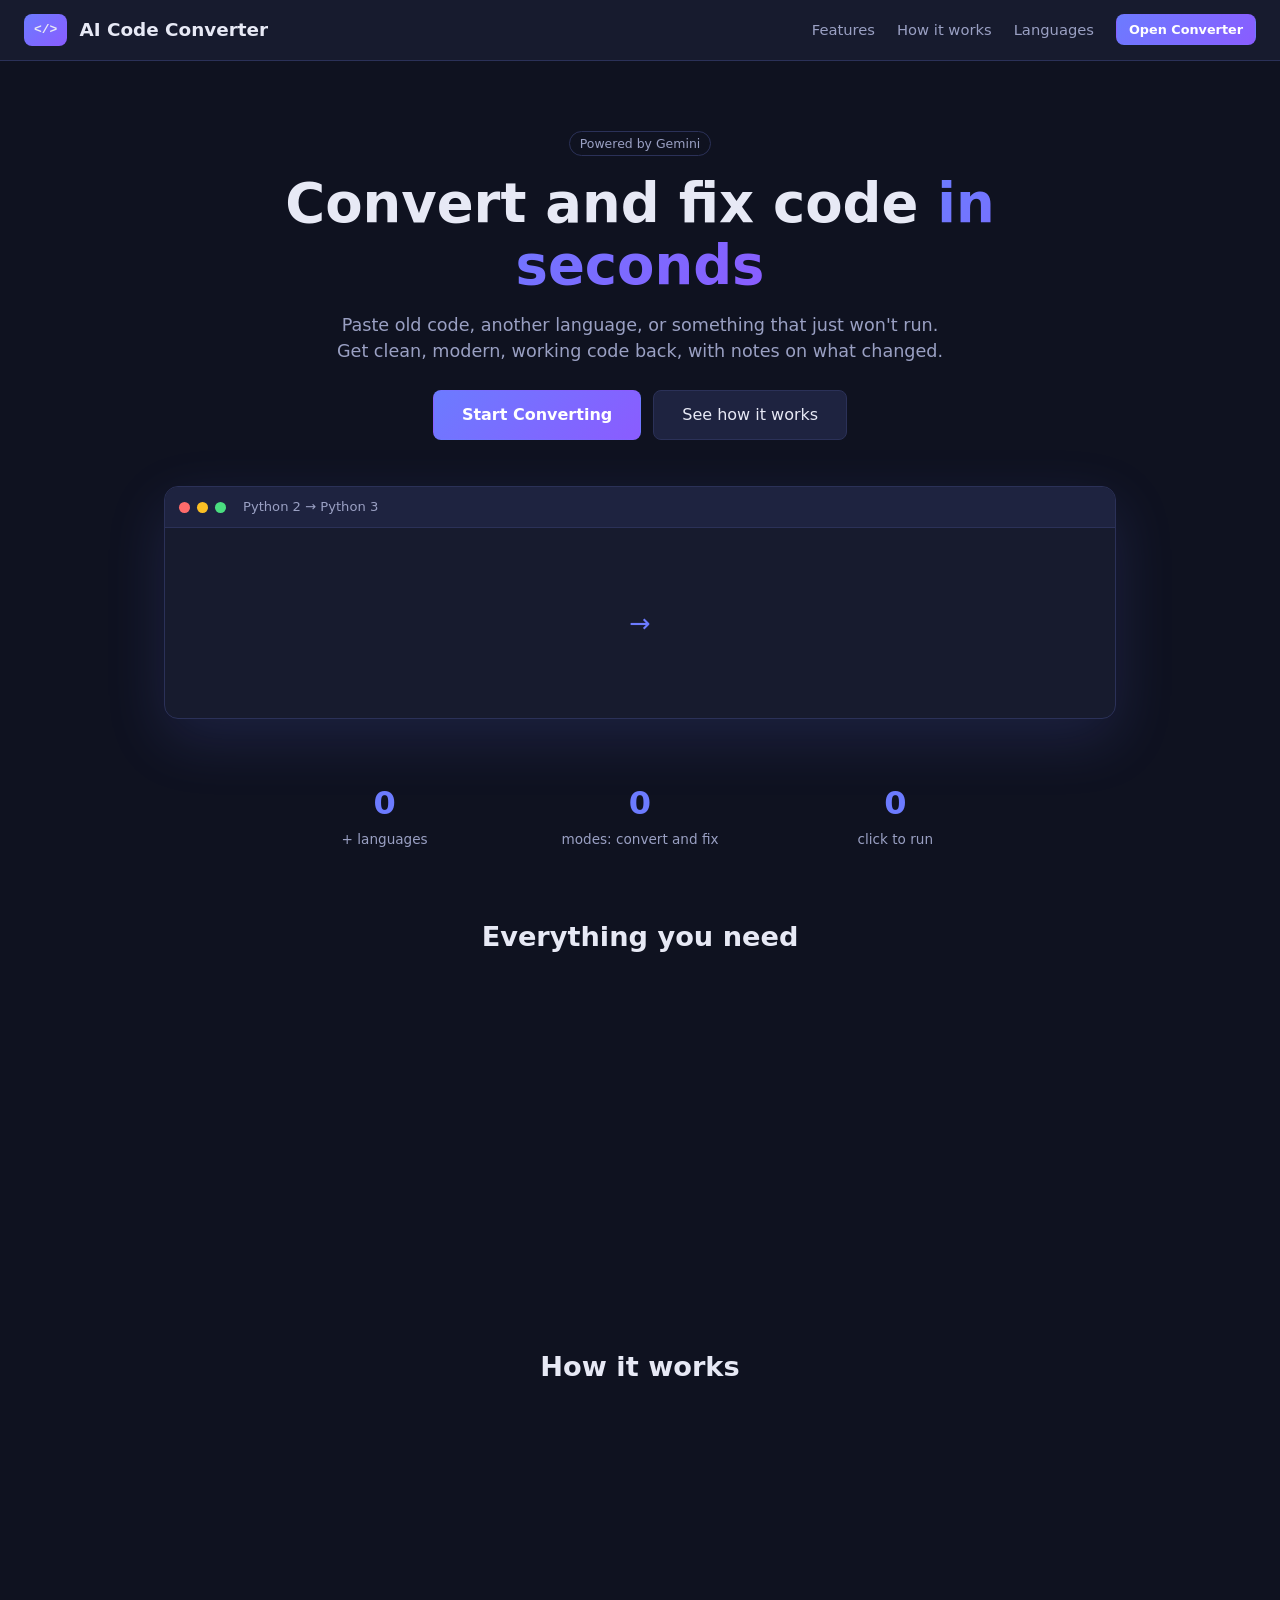
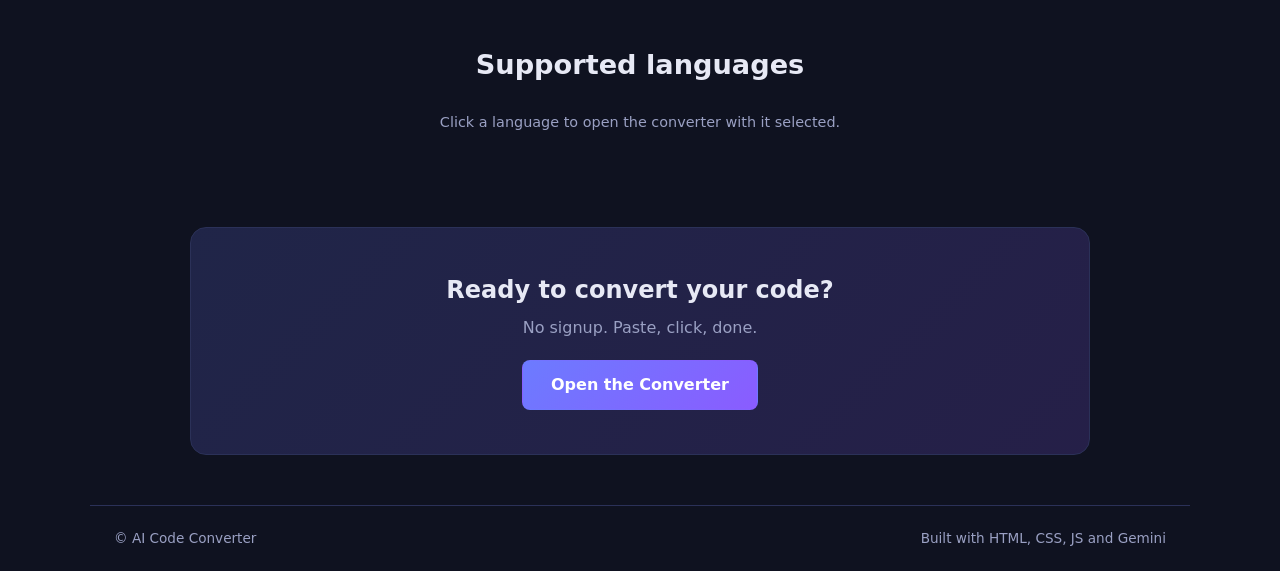
==== Rejuvinate/html/home.html @ ebf5298a "Add home.html for AI Code Converter" ====
<!DOCTYPE html>
<html lang="en">
<head>
  <meta charset="UTF-8" />
  <meta name="viewport" content="width=device-width, initial-scale=1" />
  <title>AI Code Converter – Home</title>
  <link rel="stylesheet" href="../css/style.css" />
  <link rel="stylesheet" href="../css/home.css" />
</head>
<body>
  <header class="topbar">
    <a class="brand" href="home.html">
      <span class="logo">&lt;/&gt;</span>
      <h1>AI Code Converter</h1>
    </a>
    <nav class="nav">
      <a href="#features">Features</a>
      <a href="#how">How it works</a>
      <a href="#languages">Languages</a>
      <a class="btn primary small" href="index.html">Open Converter</a>
    </nav>
  </header>

  <!-- HERO -->
  <section class="hero">
    <span class="badge">Powered by Gemini</span>
    <h2>Convert and fix code <span class="grad">in seconds</span></h2>
    <p class="lead">
      Paste old code, another language, or something that just won't run.
      Get clean, modern, working code back, with notes on what changed.
    </p>
    <div class="hero-actions">
      <a class="btn primary big" href="index.html">Start Converting</a>
      <a class="btn big" href="#how">See how it works</a>
    </div>

    <div class="demo">
      <div class="demo-bar">
        <span class="dot"></span><span class="dot"></span><span class="dot"></span>
        <span class="demo-title" id="demoTitle">Python 2 → Python 3</span>
      </div>
      <div class="demo-body">
        <pre class="demo-code"><code id="demoBefore"></code></pre>
        <div class="demo-arrow">→</div>
        <pre class="demo-code good"><code id="demoAfter"></code></pre>
      </div>
    </div>
  </section>

  <!-- STATS -->
  <section class="stats">
    <div class="stat"><strong data-count="30">0</strong><span>+ languages</span></div>
    <div class="stat"><strong data-count="2">0</strong><span>modes: convert and fix</span></div>
    <div class="stat"><strong data-count="1">0</strong><span>click to run</span></div>
  </section>

  <!-- FEATURES -->
  <section id="features" class="section">
    <h2 class="section-title">Everything you need</h2>
    <div class="grid">
      <article class="card feature reveal">
        <div class="icon">🔄</div>
        <h3>Language conversion</h3>
        <p>Translate code between dozens of languages while keeping the original logic.</p>
      </article>
      <article class="card feature reveal">
        <div class="icon">🛠️</div>
        <h3>Fix broken code</h3>
        <p>Paste code and the error message. Get a working version and an explanation.</p>
      </article>
      <article class="card feature reveal">
        <div class="icon">⬆️</div>
        <h3>Modernize old code</h3>
        <p>Replace deprecated APIs and outdated syntax, like Python 2 to 3 or jQuery to vanilla JS.</p>
      </article>
      <article class="card feature reveal">
        <div class="icon">💬</div>
        <h3>Custom instructions</h3>
        <p>Ask for comments, async/await, or beginner-friendly output with your own prompt.</p>
      </article>
      <article class="card feature reveal">
        <div class="icon">📝</div>
        <h3>Clear notes</h3>
        <p>Every result comes with a short list of what changed and what to install.</p>
      </article>
      <article class="card feature reveal">
        <div class="icon">📋</div>
        <h3>One-click copy</h3>
        <p>Copy the finished code straight to your clipboard and keep working.</p>
      </article>
    </div>
  </section>

  <!-- HOW IT WORKS -->
  <section id="how" class="section">
    <h2 class="section-title">How it works</h2>
    <div class="steps">
      <div class="step reveal"><span class="num">1</span><h3>Paste your code</h3><p>Old, broken, or in the wrong language.</p></div>
      <div class="step reveal"><span class="num">2</span><h3>Pick what you need</h3><p>Choose a target language or switch to Fix mode.</p></div>
      <div class="step reveal"><span class="num">3</span><h3>Copy the result</h3><p>Get updated code plus notes, ready to use.</p></div>
    </div>
  </section>

  <!-- LANGUAGES -->
  <section id="languages" class="section">
    <h2 class="section-title">Supported languages</h2>
    <p class="hint center">Click a language to open the converter with it selected.</p>
    <div id="langCloud" class="lang-cloud"></div>
  </section>

  <!-- CTA -->
  <section class="cta">
    <h2>Ready to convert your code?</h2>
    <p>No signup. Paste, click, done.</p>
    <a class="btn primary big" href="index.html">Open the Converter</a>
  </section>

  <footer class="footer">
    <span>© <span id="year"></span> AI Code Converter</span>
    <span>Built with HTML, CSS, JS and Gemini</span>
  </footer>

  <script src="../js/home.js"></script>
</body>
</html>
---- Rejuvinate/css/style.css ----
:root {
  --bg: #0f1220;
  --panel: #171b2e;
  --panel-2: #1e2340;
  --border: #2b3158;
  --text: #e7e9f5;
  --muted: #9aa0c3;
  --accent: #6c7bff;
  --accent-2: #8a5cff;
  --danger: #ff6b6b;
  --ok: #4ade80;
}

* { box-sizing: border-box; }

body {
  margin: 0;
  font-family: system-ui, -apple-system, "Segoe UI", Roboto, sans-serif;
  background: var(--bg);
  color: var(--text);
  line-height: 1.5;
}

.hidden { display: none !important; }

/* Top bar */
.topbar {
  display: flex;
  align-items: center;
  justify-content: space-between;
  padding: 14px 24px;
  border-bottom: 1px solid var(--border);
  background: var(--panel);
}
.brand { display: flex; align-items: center; gap: 12px; }
.brand h1 { font-size: 1.15rem; margin: 0; }
.logo {
  background: linear-gradient(135deg, var(--accent), var(--accent-2));
  padding: 6px 10px;
  border-radius: 8px;
  font-family: monospace;
  font-weight: 700;
}
.badge {
  font-size: 0.78rem;
  color: var(--muted);
  border: 1px solid var(--border);
  padding: 4px 10px;
  border-radius: 999px;
}

.container { max-width: 1200px; margin: 0 auto; padding: 24px; }

/* Tabs */
.tabs { display: flex; gap: 8px; margin-bottom: 8px; }
.tab {
  background: var(--panel);
  color: var(--muted);
  border: 1px solid var(--border);
  padding: 10px 18px;
  border-radius: 8px;
  cursor: pointer;
  font-size: 0.95rem;
}
.tab.active {
  color: #fff;
  background: linear-gradient(135deg, var(--accent), var(--accent-2));
  border-color: transparent;
}

.hint { color: var(--muted); font-size: 0.9rem; margin: 6px 0 14px; }

/* Example chips */
.chips { display: flex; flex-wrap: wrap; gap: 8px; align-items: center; margin-bottom: 16px; }
.chips-label { color: var(--muted); font-size: 0.85rem; }
.chip {
  background: var(--panel-2);
  color: var(--text);
  border: 1px solid var(--border);
  border-radius: 999px;
  padding: 5px 12px;
  font-size: 0.82rem;
  cursor: pointer;
}
.chip:hover { border-color: var(--accent); }

/* Form bits */
.row { display: flex; gap: 16px; flex-wrap: wrap; margin-bottom: 14px; }
.field { display: flex; flex-direction: column; gap: 6px; flex: 1; min-width: 200px; }
.field.extra { margin-bottom: 16px; }
label { font-size: 0.85rem; color: var(--muted); }

select, input[type="text"], textarea {
  background: var(--panel-2);
  color: var(--text);
  border: 1px solid var(--border);
  border-radius: 8px;
  padding: 10px 12px;
  font-size: 0.95rem;
  width: 100%;
}
select:focus, input:focus, textarea:focus {
  outline: 2px solid var(--accent);
  outline-offset: 0;
}

/* Panels */
.panels { display: grid; grid-template-columns: 1fr 1fr; gap: 16px; }
@media (max-width: 860px) { .panels { grid-template-columns: 1fr; } }

.panel {
  background: var(--panel);
  border: 1px solid var(--border);
  border-radius: 12px;
  padding: 14px;
  display: flex;
  flex-direction: column;
  gap: 10px;
  min-width: 0;
}
.panel-head { display: flex; justify-content: space-between; align-items: center; }
.panel-head h2 { margin: 0; font-size: 1rem; }

textarea {
  min-height: 360px;
  resize: vertical;
  font-family: ui-monospace, "Cascadia Code", Consolas, monospace;
  font-size: 0.88rem;
  line-height: 1.5;
}
textarea.small-text { min-height: 80px; }

.output {
  margin: 0;
  background: var(--panel-2);
  border: 1px solid var(--border);
  border-radius: 8px;
  padding: 12px;
  min-height: 360px;
  max-height: 560px;
  overflow: auto;
  white-space: pre;
  font-family: ui-monospace, "Cascadia Code", Consolas, monospace;
  font-size: 0.88rem;
  line-height: 1.5;
}

.notes {
  background: var(--panel-2);
  border-left: 3px solid var(--accent);
  border-radius: 6px;
  padding: 10px 12px;
  font-size: 0.88rem;
  white-space: pre-wrap;
}

/* Actions + status */
.actions { display: flex; align-items: center; gap: 16px; margin-top: 18px; flex-wrap: wrap; }
.shortcut { margin-left: auto; color: var(--muted); font-size: 0.8rem; }
.status { color: var(--muted); font-size: 0.9rem; }
.status.error { color: var(--danger); }
.status.ok { color: var(--ok); }

/* Buttons */
.btn {
  border: 1px solid var(--border);
  background: var(--panel-2);
  color: var(--text);
  padding: 10px 18px;
  border-radius: 8px;
  cursor: pointer;
  font-size: 0.95rem;
}
.btn:hover:not(:disabled) { border-color: var(--accent); }
.btn:disabled { opacity: 0.5; cursor: not-allowed; }
.btn.primary {
  background: linear-gradient(135deg, var(--accent), var(--accent-2));
  border-color: transparent;
  color: #fff;
  font-weight: 600;
}
.btn.ghost { background: transparent; }
.btn.small { padding: 5px 12px; font-size: 0.8rem; }
.btn.big { padding: 12px 28px; font-size: 1rem; }

/* Spinner */
.spinner {
  display: inline-block;
  width: 14px; height: 14px;
  border: 2px solid var(--border);
  border-top-color: var(--accent);
  border-radius: 50%;
  animation: spin 0.8s linear infinite;
  margin-right: 8px;
  vertical-align: -2px;
}
@keyframes spin { to { transform: rotate(360deg); } }
---- Rejuvinate/css/home.css ----
html { scroll-behavior: smooth; }

a { color: inherit; text-decoration: none; }
.brand { color: var(--text); }
.btn { display: inline-block; text-align: center; }

/* Nav */
.nav { display: flex; align-items: center; gap: 22px; }
.nav a:not(.btn) { color: var(--muted); font-size: 0.92rem; }
.nav a:not(.btn):hover { color: var(--text); }
@media (max-width: 700px) { .nav a:not(.btn) { display: none; } }

/* Hero */
.hero {
  max-width: 1000px;
  margin: 0 auto;
  padding: 70px 24px 40px;
  text-align: center;
}
.hero h2 { font-size: clamp(2rem, 5vw, 3.4rem); line-height: 1.15; margin: 18px 0 14px; }
.grad {
  background: linear-gradient(135deg, var(--accent), var(--accent-2));
  -webkit-background-clip: text;
  background-clip: text;
  color: transparent;
}
.lead { color: var(--muted); font-size: 1.1rem; max-width: 620px; margin: 0 auto 26px; }
.hero-actions { display: flex; gap: 12px; justify-content: center; flex-wrap: wrap; }

/* Demo window */
.demo {
  margin-top: 46px;
  background: var(--panel);
  border: 1px solid var(--border);
  border-radius: 14px;
  overflow: hidden;
  text-align: left;
  box-shadow: 0 20px 60px rgba(108, 123, 255, 0.15);
}
.demo-bar {
  display: flex; align-items: center; gap: 7px;
  padding: 10px 14px;
  background: var(--panel-2);
  border-bottom: 1px solid var(--border);
}
.dot { width: 11px; height: 11px; border-radius: 50%; background: var(--border); }
.dot:nth-child(1) { background: #ff6b6b; }
.dot:nth-child(2) { background: #fbbf24; }
.dot:nth-child(3) { background: #4ade80; }
.demo-title { margin-left: 10px; color: var(--muted); font-size: 0.82rem; }
.demo-body { display: grid; grid-template-columns: 1fr auto 1fr; align-items: stretch; }
.demo-code {
  margin: 0; padding: 16px; min-height: 190px; overflow: auto;
  font-family: ui-monospace, "Cascadia Code", Consolas, monospace;
  font-size: 0.85rem; line-height: 1.55; white-space: pre; color: #f0a8a8;
}
.demo-code.good { color: #a8f0c0; }
.demo-arrow {
  display: flex; align-items: center; padding: 0 6px;
  color: var(--accent); font-size: 1.6rem;
}
@media (max-width: 700px) {
  .demo-body { grid-template-columns: 1fr; }
  .demo-arrow { justify-content: center; transform: rotate(90deg); padding: 6px 0; }
}

/* Stats */
.stats {
  max-width: 800px; margin: 20px auto 10px; padding: 0 24px;
  display: grid; grid-template-columns: repeat(3, 1fr); gap: 14px; text-align: center;
}
.stat strong { display: block; font-size: 2rem; color: var(--accent); }
.stat span { color: var(--muted); font-size: 0.85rem; }

/* Sections */
.section { max-width: 1100px; margin: 0 auto; padding: 56px 24px 10px; }
.section-title { text-align: center; font-size: 1.7rem; margin: 0 0 26px; }
.center { text-align: center; }

.grid { display: grid; grid-template-columns: repeat(auto-fit, minmax(260px, 1fr)); gap: 16px; }
.feature { margin: 0; transition: transform 0.2s, border-color 0.2s; }
.feature:hover { transform: translateY(-4px); border-color: var(--accent); }
.feature h3 { margin: 10px 0 6px; font-size: 1.05rem; }
.feature p { margin: 0; color: var(--muted); font-size: 0.92rem; }
.icon {
  width: 44px; height: 44px; display: grid; place-items: center;
  background: var(--panel-2); border: 1px solid var(--border);
  border-radius: 10px; font-size: 1.3rem;
}

/* Steps */
.steps { display: grid; grid-template-columns: repeat(auto-fit, minmax(240px, 1fr)); gap: 16px; }
.step {
  background: var(--panel); border: 1px solid var(--border);
  border-radius: 12px; padding: 20px; text-align: center;
}
.step h3 { margin: 10px 0 6px; font-size: 1.05rem; }
.step p { margin: 0; color: var(--muted); font-size: 0.92rem; }
.num {
  display: inline-grid; place-items: center; width: 38px; height: 38px;
  border-radius: 50%; font-weight: 700;
  background: linear-gradient(135deg, var(--accent), var(--accent-2));
}

/* Language cloud */
.lang-cloud { display: flex; flex-wrap: wrap; gap: 10px; justify-content: center; }
.lang-cloud .chip { font-size: 0.88rem; padding: 7px 14px; }

/* CTA */
.cta {
  max-width: 900px; margin: 70px auto 0; padding: 44px 24px; text-align: center;
  background: linear-gradient(135deg, rgba(108,123,255,0.18), rgba(138,92,255,0.18));
  border: 1px solid var(--border); border-radius: 16px;
}
.cta h2 { margin: 0 0 8px; }
.cta p { margin: 0 0 20px; color: var(--muted); }

/* Footer */
.footer {
  max-width: 1100px; margin: 50px auto 0; padding: 22px 24px;
  border-top: 1px solid var(--border);
  display: flex; justify-content: space-between; flex-wrap: wrap; gap: 8px;
  color: var(--muted); font-size: 0.85rem;
}

/* Scroll reveal */
.reveal { opacity: 0; transform: translateY(18px); transition: opacity 0.6s, transform 0.6s; }
.reveal.show { opacity: 1; transform: none; }
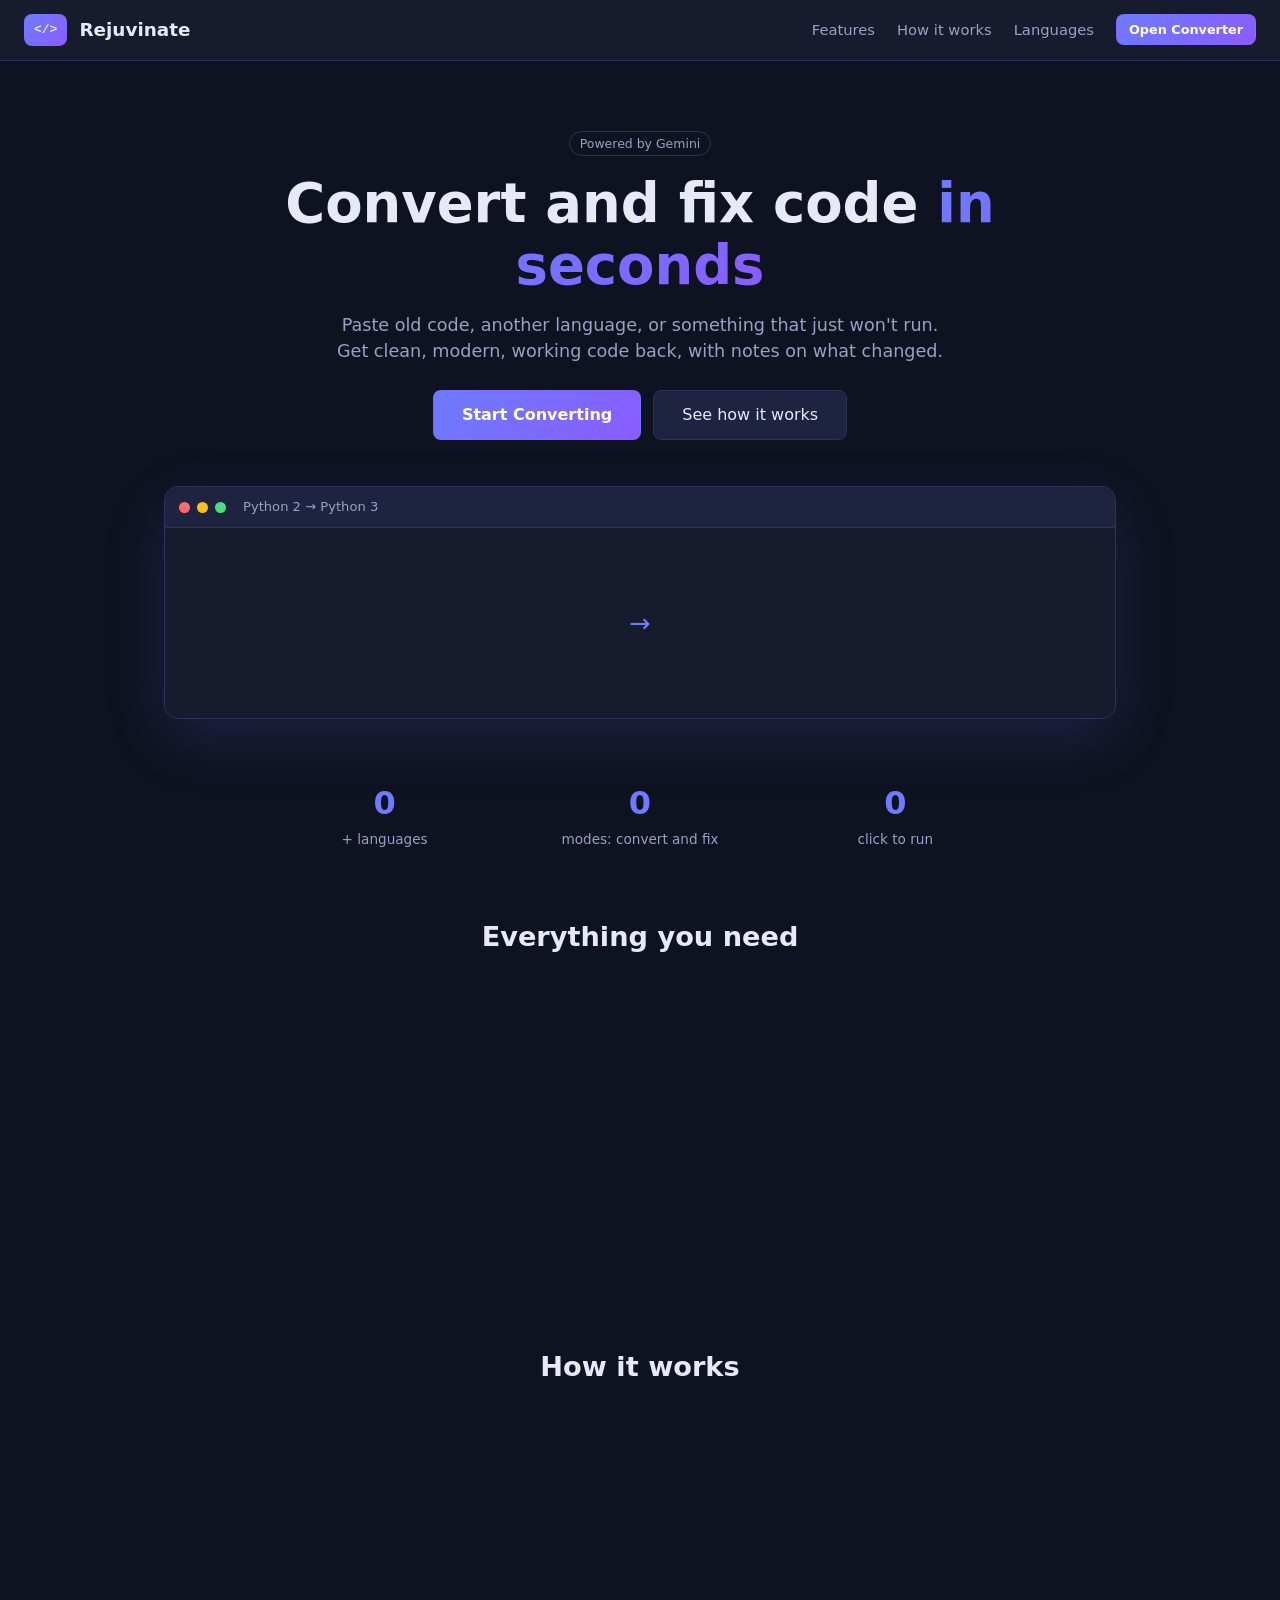
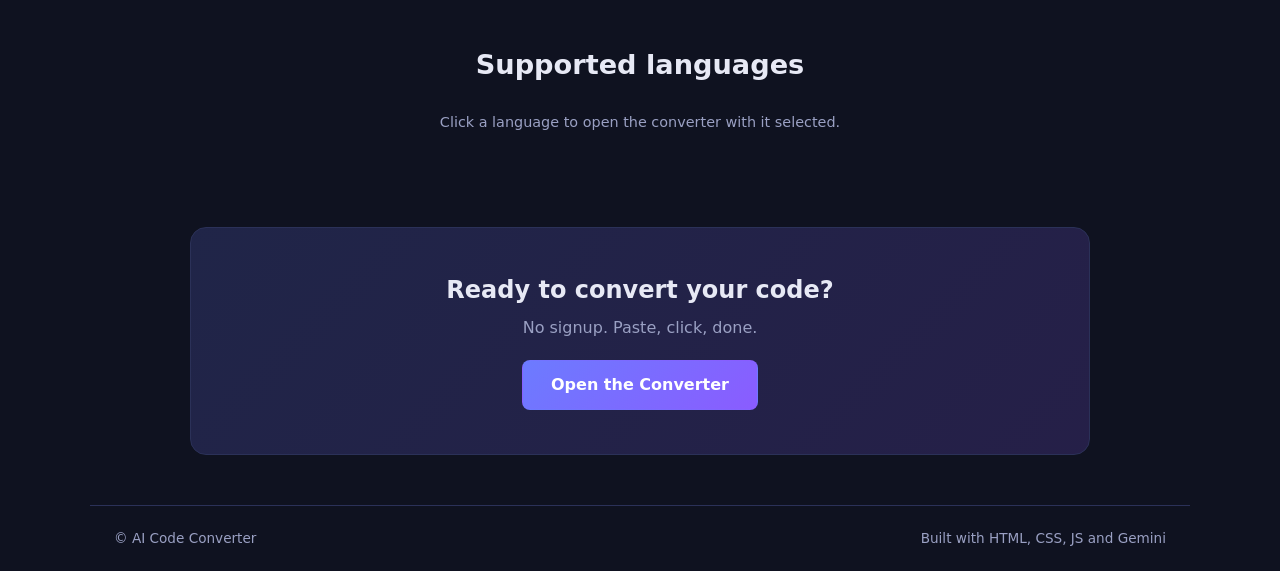
==== commit 94fd090b: "Update home.html" ====
--- a/Rejuvinate/html/home.html
+++ b/Rejuvinate/html/home.html
@@ -3,7 +3,7 @@
 <head>
   <meta charset="UTF-8" />
   <meta name="viewport" content="width=device-width, initial-scale=1" />
-  <title>AI Code Converter – Home</title>
+  <title>Rejuvinate – Home</title>
   <link rel="stylesheet" href="../css/style.css" />
   <link rel="stylesheet" href="../css/home.css" />
 </head>
@@ -11,7 +11,7 @@
   <header class="topbar">
     <a class="brand" href="home.html">
       <span class="logo">&lt;/&gt;</span>
-      <h1>AI Code Converter</h1>
+      <h1>Rejuvinate</h1>
     </a>
     <nav class="nav">
       <a href="#features">Features</a>
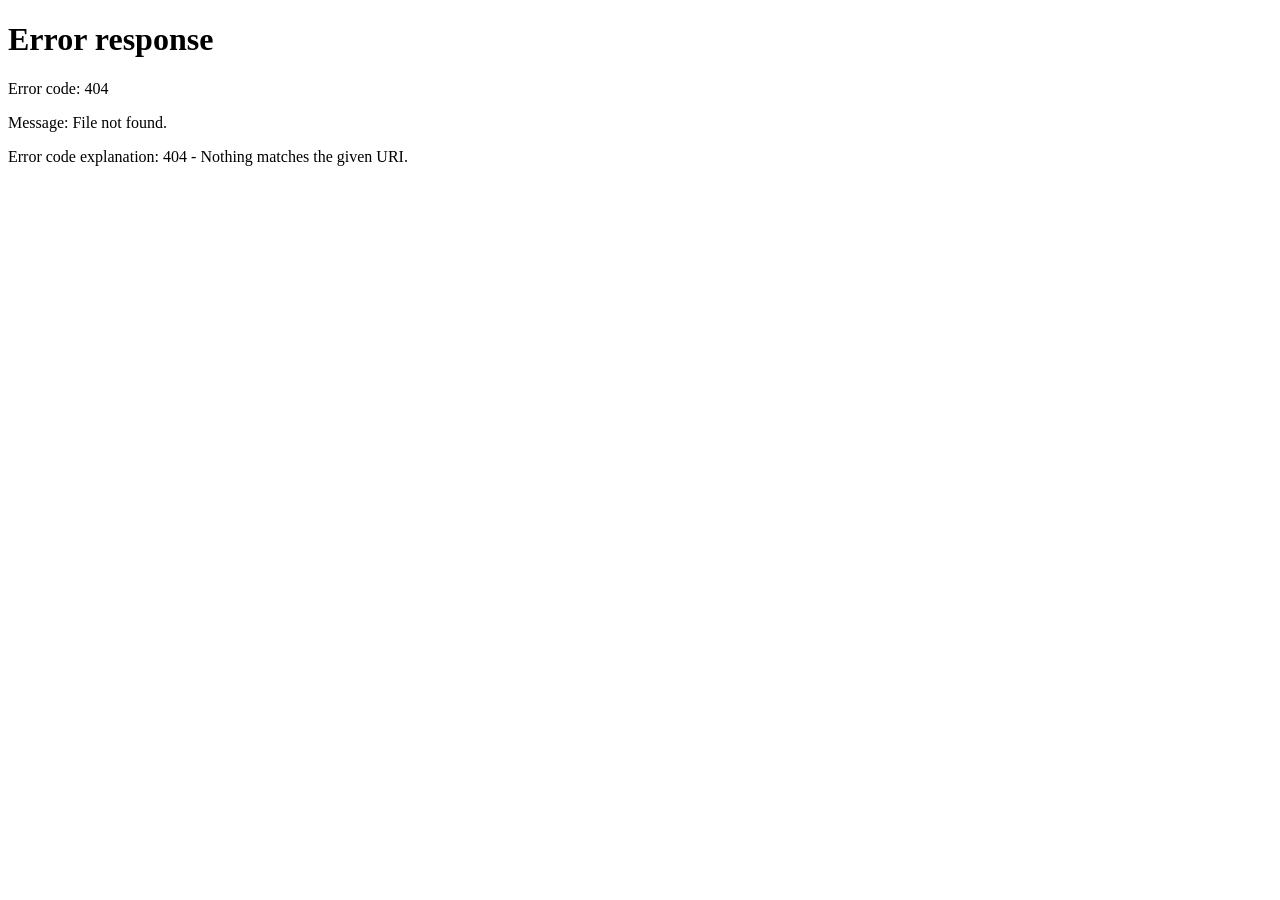
==== commit d67dcb64: "Redirect old home page to its new location" ====
--- a/Rejuvinate/html/home.html
+++ b/Rejuvinate/html/home.html
@@ -1,125 +1,13 @@
-<!DOCTYPE html>
-<html lang="en">
-<head>
-  <meta charset="UTF-8" />
-  <meta name="viewport" content="width=device-width, initial-scale=1" />
-  <title>Rejuvinate – Home</title>
-  <link rel="stylesheet" href="../css/style.css" />
-  <link rel="stylesheet" href="../css/home.css" />
-</head>
-<body>
-  <header class="topbar">
-    <a class="brand" href="home.html">
-      <span class="logo">&lt;/&gt;</span>
-      <h1>Rejuvinate</h1>
-    </a>
-    <nav class="nav">
-      <a href="#features">Features</a>
-      <a href="#how">How it works</a>
-      <a href="#languages">Languages</a>
-      <a class="btn primary small" href="index.html">Open Converter</a>
-    </nav>
-  </header>
-
-  <!-- HERO -->
-  <section class="hero">
-    <span class="badge">Powered by Gemini</span>
-    <h2>Convert and fix code <span class="grad">in seconds</span></h2>
-    <p class="lead">
-      Paste old code, another language, or something that just won't run.
-      Get clean, modern, working code back, with notes on what changed.
-    </p>
-    <div class="hero-actions">
-      <a class="btn primary big" href="index.html">Start Converting</a>
-      <a class="btn big" href="#how">See how it works</a>
-    </div>
-
-    <div class="demo">
-      <div class="demo-bar">
-        <span class="dot"></span><span class="dot"></span><span class="dot"></span>
-        <span class="demo-title" id="demoTitle">Python 2 → Python 3</span>
-      </div>
-      <div class="demo-body">
-        <pre class="demo-code"><code id="demoBefore"></code></pre>
-        <div class="demo-arrow">→</div>
-        <pre class="demo-code good"><code id="demoAfter"></code></pre>
-      </div>
-    </div>
-  </section>
-
-  <!-- STATS -->
-  <section class="stats">
-    <div class="stat"><strong data-count="30">0</strong><span>+ languages</span></div>
-    <div class="stat"><strong data-count="2">0</strong><span>modes: convert and fix</span></div>
-    <div class="stat"><strong data-count="1">0</strong><span>click to run</span></div>
-  </section>
-
-  <!-- FEATURES -->
-  <section id="features" class="section">
-    <h2 class="section-title">Everything you need</h2>
-    <div class="grid">
-      <article class="card feature reveal">
-        <div class="icon">🔄</div>
-        <h3>Language conversion</h3>
-        <p>Translate code between dozens of languages while keeping the original logic.</p>
-      </article>
-      <article class="card feature reveal">
-        <div class="icon">🛠️</div>
-        <h3>Fix broken code</h3>
-        <p>Paste code and the error message. Get a working version and an explanation.</p>
-      </article>
-      <article class="card feature reveal">
-        <div class="icon">⬆️</div>
-        <h3>Modernize old code</h3>
-        <p>Replace deprecated APIs and outdated syntax, like Python 2 to 3 or jQuery to vanilla JS.</p>
-      </article>
-      <article class="card feature reveal">
-        <div class="icon">💬</div>
-        <h3>Custom instructions</h3>
-        <p>Ask for comments, async/await, or beginner-friendly output with your own prompt.</p>
-      </article>
-      <article class="card feature reveal">
-        <div class="icon">📝</div>
-        <h3>Clear notes</h3>
-        <p>Every result comes with a short list of what changed and what to install.</p>
-      </article>
-      <article class="card feature reveal">
-        <div class="icon">📋</div>
-        <h3>One-click copy</h3>
-        <p>Copy the finished code straight to your clipboard and keep working.</p>
-      </article>
-    </div>
-  </section>
-
-  <!-- HOW IT WORKS -->
-  <section id="how" class="section">
-    <h2 class="section-title">How it works</h2>
-    <div class="steps">
-      <div class="step reveal"><span class="num">1</span><h3>Paste your code</h3><p>Old, broken, or in the wrong language.</p></div>
-      <div class="step reveal"><span class="num">2</span><h3>Pick what you need</h3><p>Choose a target language or switch to Fix mode.</p></div>
-      <div class="step reveal"><span class="num">3</span><h3>Copy the result</h3><p>Get updated code plus notes, ready to use.</p></div>
-    </div>
-  </section>
-
-  <!-- LANGUAGES -->
-  <section id="languages" class="section">
-    <h2 class="section-title">Supported languages</h2>
-    <p class="hint center">Click a language to open the converter with it selected.</p>
-    <div id="langCloud" class="lang-cloud"></div>
-  </section>
-
-  <!-- CTA -->
-  <section class="cta">
-    <h2>Ready to convert your code?</h2>
-    <p>No signup. Paste, click, done.</p>
-    <a class="btn primary big" href="index.html">Open the Converter</a>
-  </section>
-
-  <footer class="footer">
-    <span>© <span id="year"></span> AI Code Converter</span>
-    <span>Built with HTML, CSS, JS and Gemini</span>
-  </footer>
-
-  <script src="../js/home.js"></script>
-</body>
-</html>
+<!DOCTYPE html>
+<html lang="en">
+<head>
+  <meta charset="UTF-8" />
+  <meta http-equiv="refresh" content="0; url=../home.html" />
+  <meta name="viewport" content="width=device-width, initial-scale=1" />
+  <title>Rejuvinate – Home</title>
+  <link rel="canonical" href="../home.html" />
+</head>
+<body>
+  <p>The home page has moved. <a href="../home.html">Open Rejuvinate Home</a>.</p>
+</body>
+</html>
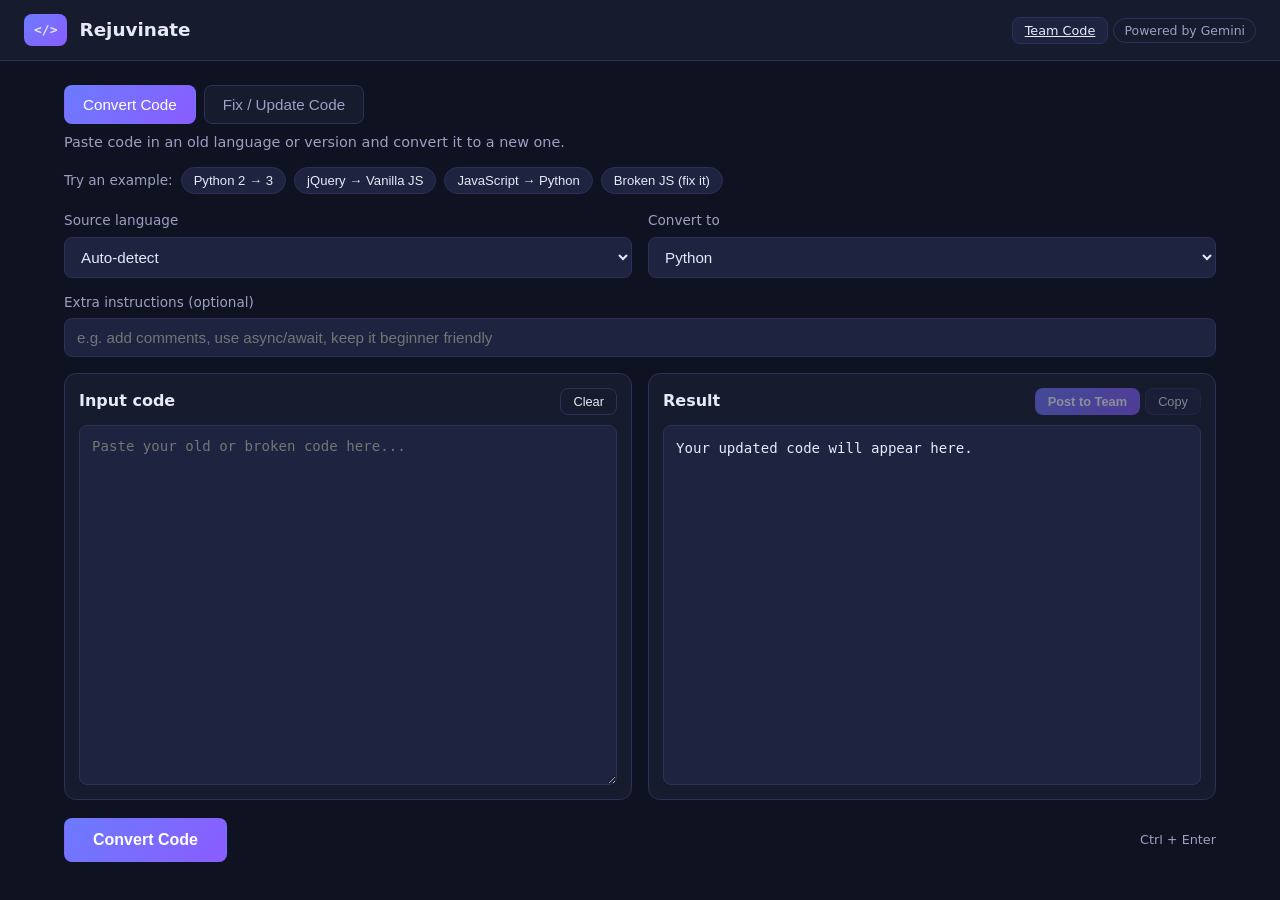
==== commit 4dc6f4a3: "Rename index.html to home.html" ====
--- a/Rejuvinate/html/home.html
+++ b/Rejuvinate/html/home.html
@@ -1,13 +1,115 @@
-<!DOCTYPE html>
-<html lang="en">
-<head>
-  <meta charset="UTF-8" />
-  <meta http-equiv="refresh" content="0; url=../home.html" />
-  <meta name="viewport" content="width=device-width, initial-scale=1" />
-  <title>Rejuvinate – Home</title>
-  <link rel="canonical" href="../home.html" />
-</head>
-<body>
-  <p>The home page has moved. <a href="../home.html">Open Rejuvinate Home</a>.</p>
-</body>
-</html>
+<!DOCTYPE html>
+<html lang="en">
+<head>
+  <meta charset="UTF-8" />
+  <meta name="viewport" content="width=device-width, initial-scale=1" />
+  <title>Rejuvinate</title>
+  <link rel="preconnect" href="https://generativelanguage.googleapis.com" crossorigin />
+  <link rel="stylesheet" href="../css/style.css" />
+</head>
+<body>
+  <header class="topbar">
+    <div class="brand">
+      <span class="logo">&lt;/&gt;</span>
+      <h1>Rejuvinate</h1>
+    </div>
+    <div class="topbar-links">
+      <a class="btn small" href="team.html">Team Code</a>
+      <span class="badge">Powered by Gemini</span>
+    </div>
+  </header>
+
+  <main class="container">
+
+    <!-- MODE TABS -->
+    <div class="tabs" role="tablist">
+      <button class="tab active" data-mode="convert" role="tab" type="button">Convert Code</button>
+      <button class="tab" data-mode="fix" role="tab" type="button">Fix / Update Code</button>
+    </div>
+    <p id="modeHint" class="hint">
+      Paste code in an old language or version and convert it to a new one.
+    </p>
+
+    <!-- EXAMPLES -->
+    <div class="chips">
+      <span class="chips-label">Try an example:</span>
+      <button class="chip" type="button" data-example="py2">Python 2 → 3</button>
+      <button class="chip" type="button" data-example="jquery">jQuery → Vanilla JS</button>
+      <button class="chip" type="button" data-example="js2py">JavaScript → Python</button>
+      <button class="chip" type="button" data-example="broken">Broken JS (fix it)</button>
+    </div>
+
+    <!-- LANGUAGES -->
+    <div class="row">
+      <div class="field">
+        <label for="sourceLang">Source language</label>
+        <select id="sourceLang"></select>
+      </div>
+      <div class="field" id="targetField">
+        <label for="targetLang">Convert to</label>
+        <select id="targetLang"></select>
+      </div>
+    </div>
+
+    <div class="field extra">
+      <label for="extraInstructions">Extra instructions (optional)</label>
+      <input id="extraInstructions" type="text"
+             placeholder="e.g. add comments, use async/await, keep it beginner friendly" />
+    </div>
+
+    <!-- EDITORS -->
+    <div class="panels">
+      <section class="panel">
+        <div class="panel-head">
+          <h2>Input code</h2>
+          <button id="clearBtn" class="btn small ghost" type="button">Clear</button>
+        </div>
+        <textarea id="inputCode" spellcheck="false"
+                  placeholder="Paste your old or broken code here..."></textarea>
+
+        <div id="errorField" class="field hidden">
+          <label for="errorMsg">Error message or what went wrong (optional)</label>
+          <textarea id="errorMsg" class="small-text" spellcheck="false"
+                    placeholder="e.g. TypeError: x is not a function (line 12)"></textarea>
+        </div>
+      </section>
+
+      <section class="panel">
+        <div class="panel-head">
+          <h2>Result</h2>
+          <div class="head-actions">
+            <button id="postBtn" class="btn small primary" type="button" disabled>Post to Team</button>
+            <button id="copyBtn" class="btn small" type="button" disabled>Copy</button>
+          </div>
+        </div>
+        <pre class="output"><code id="outputCode">Your updated code will appear here.</code></pre>
+        <div id="notes" class="notes hidden"></div>
+      </section>
+    </div>
+
+    <div class="actions">
+      <button id="convertBtn" class="btn primary big" type="button">Convert Code</button>
+      <span id="status" class="status"></span>
+      <span class="shortcut">Ctrl + Enter</span>
+    </div>
+  </main>
+
+  <!-- POST TO TEAM POPUP -->
+  <div id="postModal" class="modal hidden" role="dialog" aria-modal="true" aria-labelledby="postModalTitle">
+    <div class="modal-card">
+      <h3 id="postModalTitle">Post to Team</h3>
+      <p id="postModalMeta" class="hint"></p>
+      <label for="postTitle">Title</label>
+      <input id="postTitle" type="text" maxlength="80" placeholder="Give this code a title" />
+      <p id="postError" class="status error hidden"></p>
+      <div class="modal-actions">
+        <button id="postCancel" class="btn" type="button">Cancel</button>
+        <button id="postConfirm" class="btn primary" type="button">Post</button>
+      </div>
+    </div>
+  </div>
+
+  <script src="../js/store.js"></script>
+  <script src="../js/script.js"></script>
+</body>
+</html>
--- a/Rejuvinate/css/style.css
+++ b/Rejuvinate/css/style.css
@@ -0,0 +1,197 @@
+:root {
+  --bg: #0f1220;
+  --panel: #171b2e;
+  --panel-2: #1e2340;
+  --border: #2b3158;
+  --text: #e7e9f5;
+  --muted: #9aa0c3;
+  --accent: #6c7bff;
+  --accent-2: #8a5cff;
+  --danger: #ff6b6b;
+  --ok: #4ade80;
+}
+
+* { box-sizing: border-box; }
+
+body {
+  margin: 0;
+  font-family: system-ui, -apple-system, "Segoe UI", Roboto, sans-serif;
+  background: var(--bg);
+  color: var(--text);
+  line-height: 1.5;
+}
+
+.hidden { display: none !important; }
+
+/* Top bar */
+.topbar {
+  display: flex;
+  align-items: center;
+  justify-content: space-between;
+  padding: 14px 24px;
+  border-bottom: 1px solid var(--border);
+  background: var(--panel);
+}
+.brand { display: flex; align-items: center; gap: 12px; }
+.brand h1 { font-size: 1.15rem; margin: 0; }
+.logo {
+  background: linear-gradient(135deg, var(--accent), var(--accent-2));
+  padding: 6px 10px;
+  border-radius: 8px;
+  font-family: monospace;
+  font-weight: 700;
+}
+.badge {
+  font-size: 0.78rem;
+  color: var(--muted);
+  border: 1px solid var(--border);
+  padding: 4px 10px;
+  border-radius: 999px;
+}
+
+.container { max-width: 1200px; margin: 0 auto; padding: 24px; }
+
+/* Tabs */
+.tabs { display: flex; gap: 8px; margin-bottom: 8px; }
+.tab {
+  background: var(--panel);
+  color: var(--muted);
+  border: 1px solid var(--border);
+  padding: 10px 18px;
+  border-radius: 8px;
+  cursor: pointer;
+  font-size: 0.95rem;
+}
+.tab.active {
+  color: #fff;
+  background: linear-gradient(135deg, var(--accent), var(--accent-2));
+  border-color: transparent;
+}
+
+.hint { color: var(--muted); font-size: 0.9rem; margin: 6px 0 14px; }
+
+/* Example chips */
+.chips { display: flex; flex-wrap: wrap; gap: 8px; align-items: center; margin-bottom: 16px; }
+.chips-label { color: var(--muted); font-size: 0.85rem; }
+.chip {
+  background: var(--panel-2);
+  color: var(--text);
+  border: 1px solid var(--border);
+  border-radius: 999px;
+  padding: 5px 12px;
+  font-size: 0.82rem;
+  cursor: pointer;
+}
+.chip:hover { border-color: var(--accent); }
+
+/* Form bits */
+.row { display: flex; gap: 16px; flex-wrap: wrap; margin-bottom: 14px; }
+.field { display: flex; flex-direction: column; gap: 6px; flex: 1; min-width: 200px; }
+.field.extra { margin-bottom: 16px; }
+label { font-size: 0.85rem; color: var(--muted); }
+
+select, input[type="text"], textarea {
+  background: var(--panel-2);
+  color: var(--text);
+  border: 1px solid var(--border);
+  border-radius: 8px;
+  padding: 10px 12px;
+  font-size: 0.95rem;
+  width: 100%;
+}
+select:focus, input:focus, textarea:focus {
+  outline: 2px solid var(--accent);
+  outline-offset: 0;
+}
+
+/* Panels */
+.panels { display: grid; grid-template-columns: 1fr 1fr; gap: 16px; }
+@media (max-width: 860px) { .panels { grid-template-columns: 1fr; } }
+
+.panel {
+  background: var(--panel);
+  border: 1px solid var(--border);
+  border-radius: 12px;
+  padding: 14px;
+  display: flex;
+  flex-direction: column;
+  gap: 10px;
+  min-width: 0;
+}
+.panel-head { display: flex; justify-content: space-between; align-items: center; }
+.panel-head h2 { margin: 0; font-size: 1rem; }
+
+textarea {
+  min-height: 360px;
+  resize: vertical;
+  font-family: ui-monospace, "Cascadia Code", Consolas, monospace;
+  font-size: 0.88rem;
+  line-height: 1.5;
+}
+textarea.small-text { min-height: 80px; }
+
+.output {
+  margin: 0;
+  background: var(--panel-2);
+  border: 1px solid var(--border);
+  border-radius: 8px;
+  padding: 12px;
+  min-height: 360px;
+  max-height: 560px;
+  overflow: auto;
+  white-space: pre;
+  font-family: ui-monospace, "Cascadia Code", Consolas, monospace;
+  font-size: 0.88rem;
+  line-height: 1.5;
+}
+
+.notes {
+  background: var(--panel-2);
+  border-left: 3px solid var(--accent);
+  border-radius: 6px;
+  padding: 10px 12px;
+  font-size: 0.88rem;
+  white-space: pre-wrap;
+}
+
+/* Actions + status */
+.actions { display: flex; align-items: center; gap: 16px; margin-top: 18px; flex-wrap: wrap; }
+.shortcut { margin-left: auto; color: var(--muted); font-size: 0.8rem; }
+.status { color: var(--muted); font-size: 0.9rem; }
+.status.error { color: var(--danger); }
+.status.ok { color: var(--ok); }
+
+/* Buttons */
+.btn {
+  border: 1px solid var(--border);
+  background: var(--panel-2);
+  color: var(--text);
+  padding: 10px 18px;
+  border-radius: 8px;
+  cursor: pointer;
+  font-size: 0.95rem;
+}
+.btn:hover:not(:disabled) { border-color: var(--accent); }
+.btn:disabled { opacity: 0.5; cursor: not-allowed; }
+.btn.primary {
+  background: linear-gradient(135deg, var(--accent), var(--accent-2));
+  border-color: transparent;
+  color: #fff;
+  font-weight: 600;
+}
+.btn.ghost { background: transparent; }
+.btn.small { padding: 5px 12px; font-size: 0.8rem; }
+.btn.big { padding: 12px 28px; font-size: 1rem; }
+
+/* Spinner */
+.spinner {
+  display: inline-block;
+  width: 14px; height: 14px;
+  border: 2px solid var(--border);
+  border-top-color: var(--accent);
+  border-radius: 50%;
+  animation: spin 0.8s linear infinite;
+  margin-right: 8px;
+  vertical-align: -2px;
+}
+@keyframes spin { to { transform: rotate(360deg); } }
